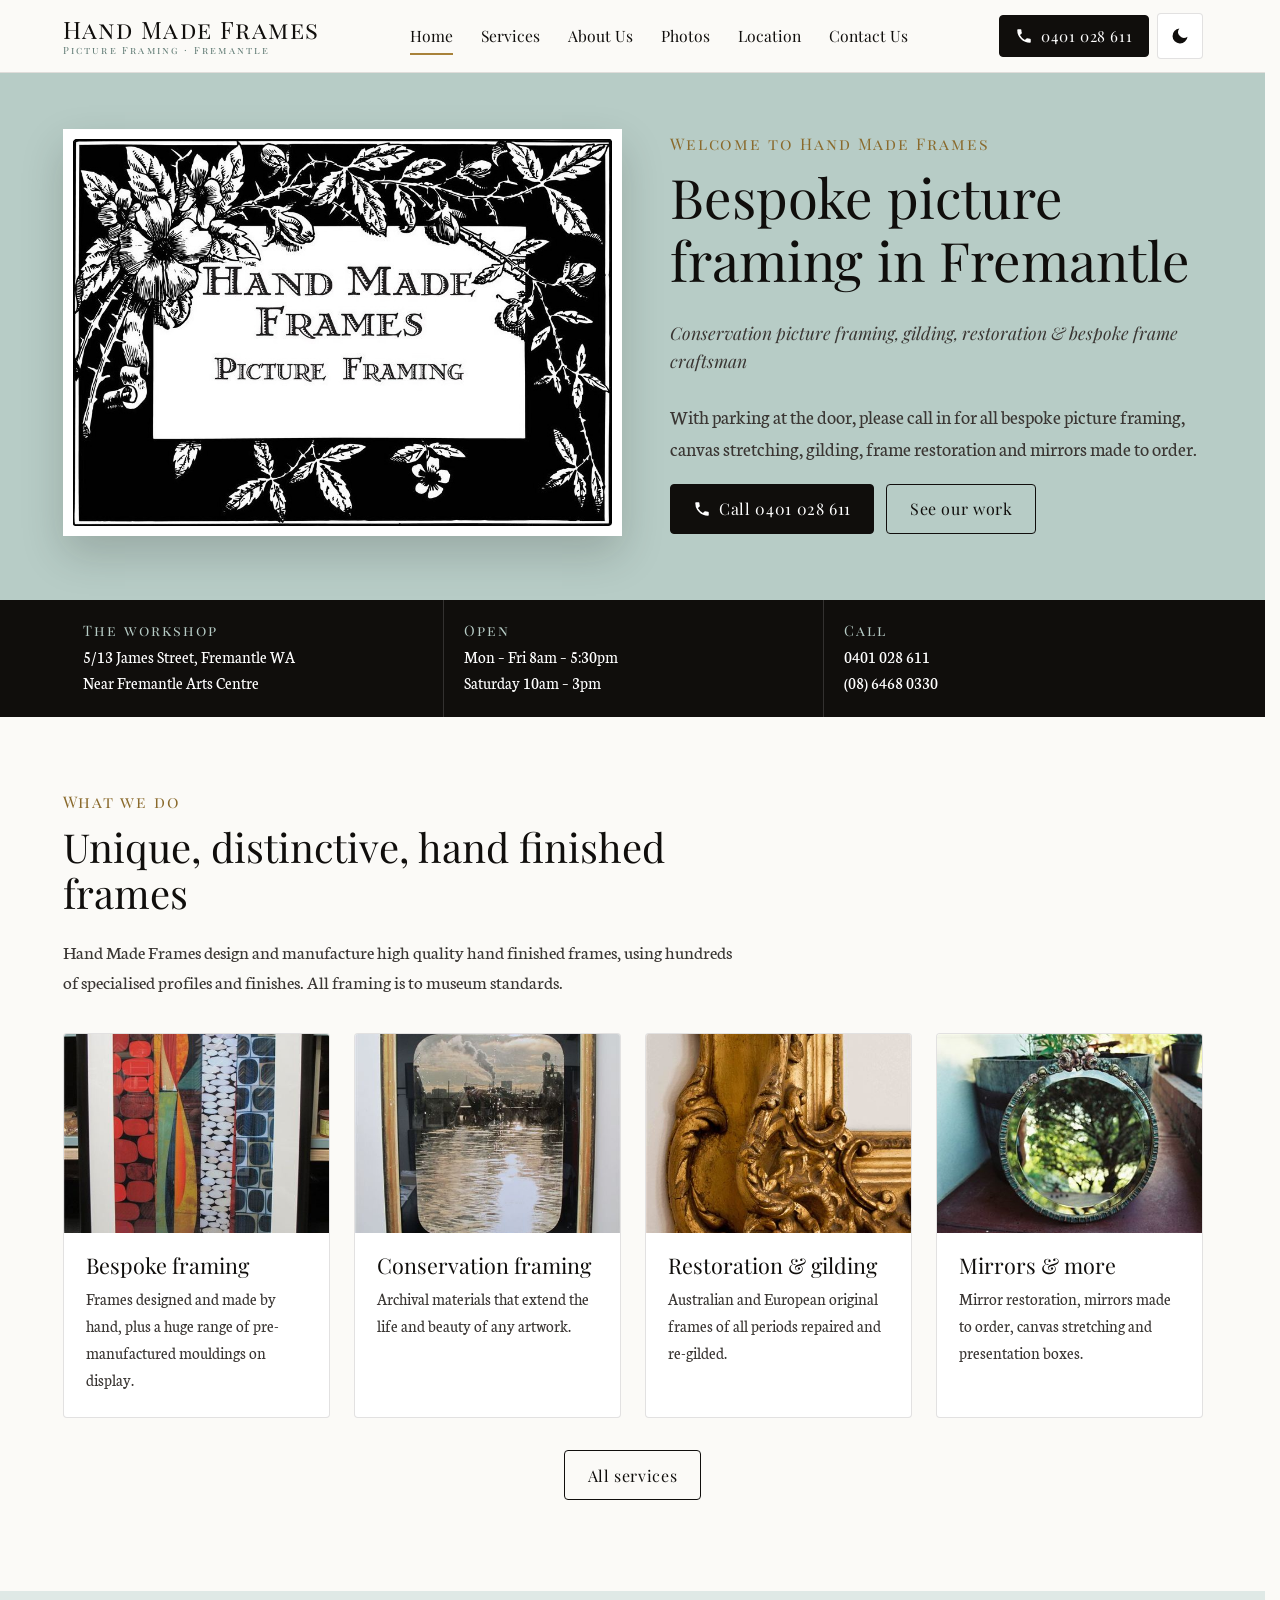
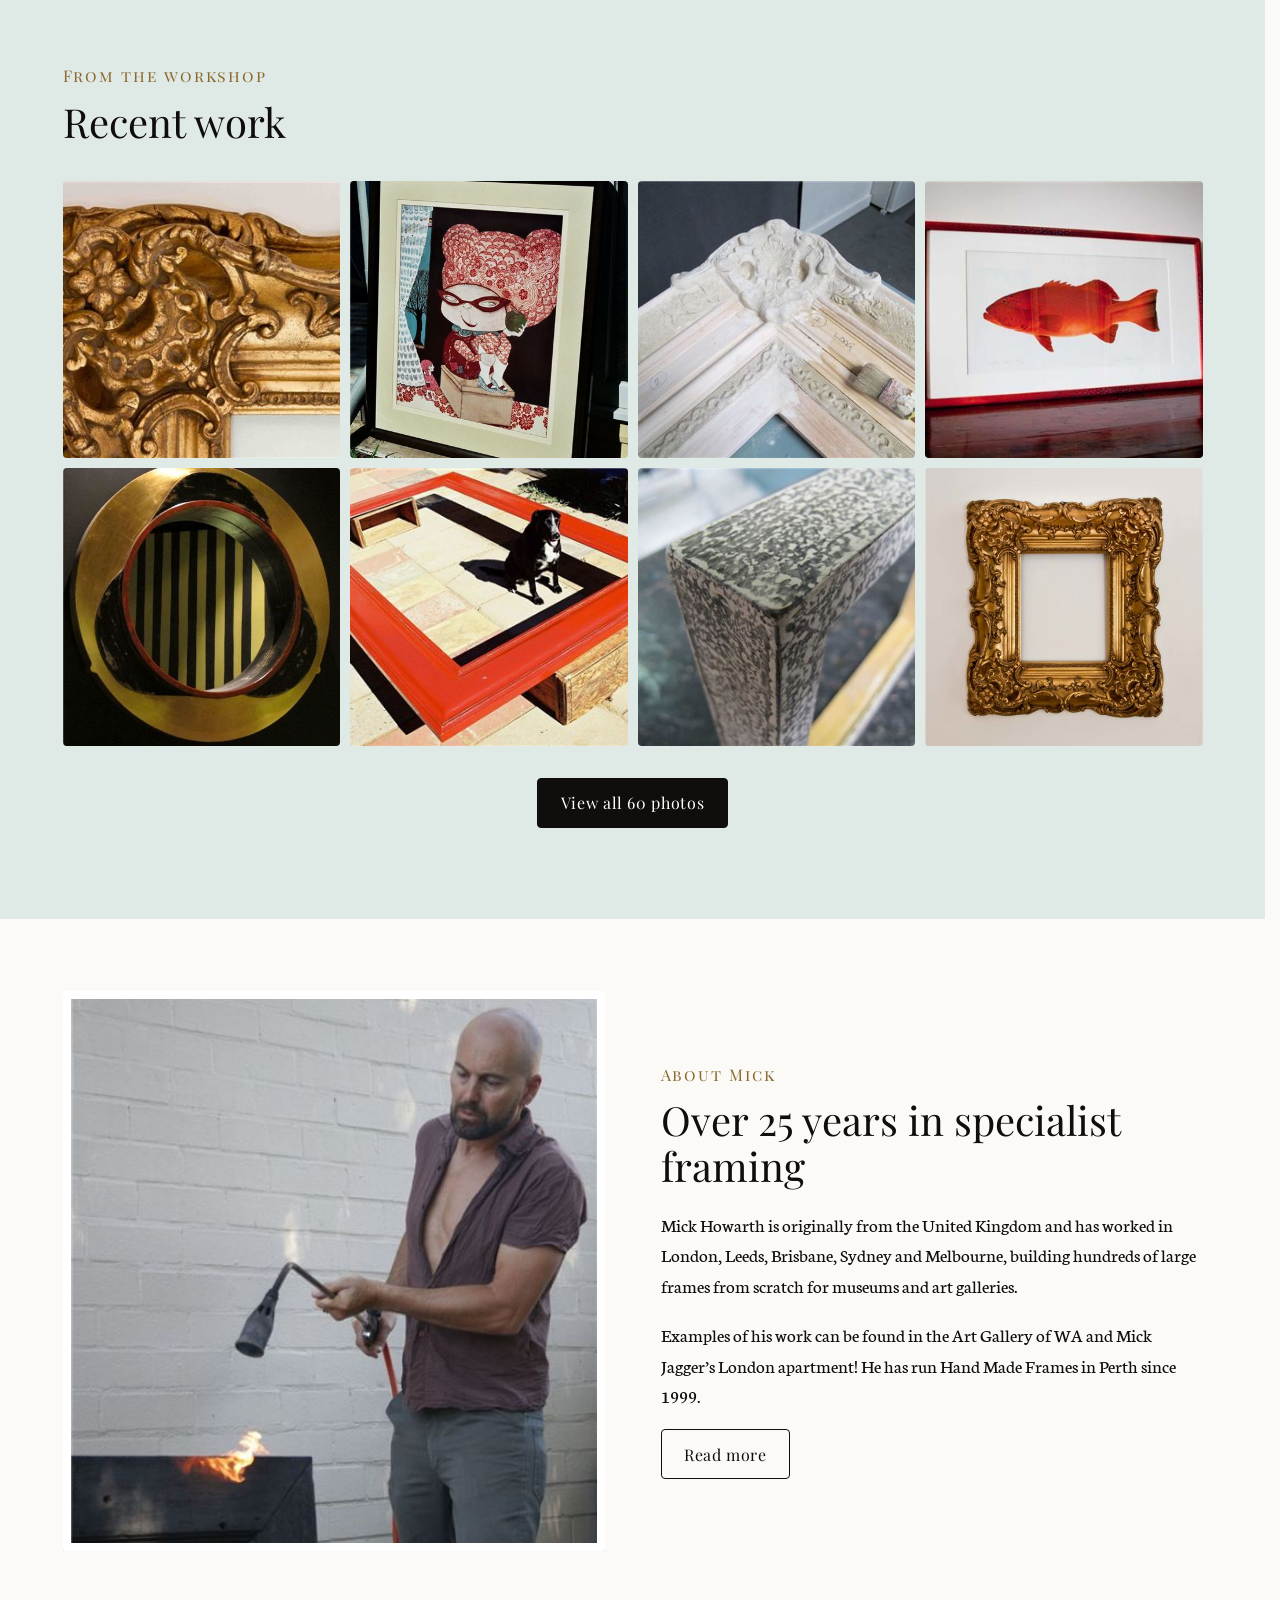
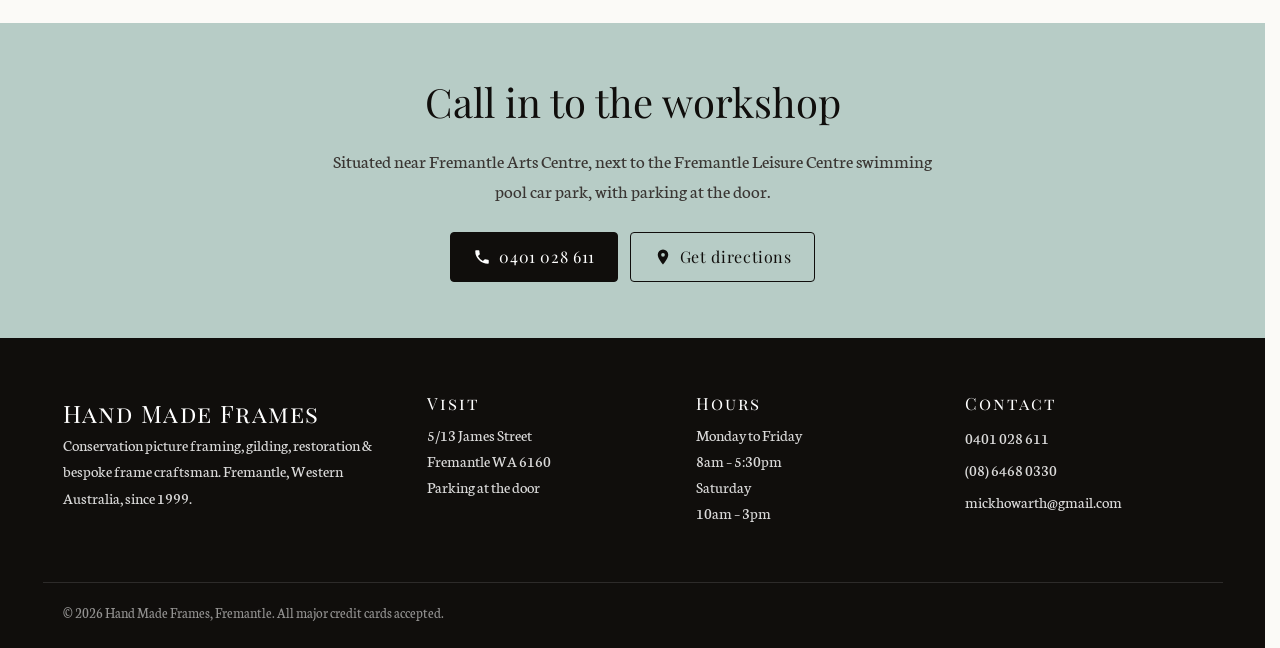
==== index.html @ cee710bf "Initial commit: hand-made-frames site" ====
<!DOCTYPE html>
<html lang="en-AU">
<head>
  <meta charset="utf-8">
  <meta name="viewport" content="width=device-width, initial-scale=1">
  <title>Hand Made Frames | Bespoke Picture Framing, Fremantle WA</title>
  <meta name="description" content="Bespoke picture framing, conservation framing, gilding, frame restoration and mirrors made to order. Workshop at 5/13 James Street, Fremantle, with parking at the door.">
  <meta name="theme-color" content="#b7ccc6">
  <meta name="color-scheme" content="light dark">
  <script>(function(){var d=document.documentElement,t=null;d.className+=" js";try{t=localStorage.getItem("hmf-theme")}catch(e){}if(t==="dark"||t==="light")d.setAttribute("data-theme",t)})();</script>
  <link rel="preconnect" href="https://fonts.googleapis.com">
  <link rel="preconnect" href="https://fonts.gstatic.com" crossorigin>
  <link href="https://fonts.googleapis.com/css2?family=Neuton:wght@400;700&family=Playfair+Display:ital@0;1&display=swap" rel="stylesheet">
  <link rel="stylesheet" href="css/style.css">
</head>
<body>
  <a class="skip-link" href="#main">Skip to content</a>
  <header class="site-header">
    <div class="container header-inner">
      <a class="brand" href="index.html">Hand Made Frames<small>Picture Framing &middot; Fremantle</small></a>
      <nav class="main-nav" id="main-nav" aria-label="Main">
        <ul>
          <li><a href="index.html" aria-current="page">Home</a></li>
          <li><a href="services.html">Services</a></li>
          <li><a href="about.html">About Us</a></li>
          <li><a href="gallery.html">Photos</a></li>
          <li><a href="location.html">Location</a></li>
          <li><a href="contact.html">Contact Us</a></li>
        </ul>
      </nav>
      <div class="header-actions">
        <a class="btn header-call" href="tel:+61401028611"><svg viewBox="0 0 24 24" fill="currentColor" aria-hidden="true"><path d="M6.6 10.8a15.1 15.1 0 0 0 6.6 6.6l2.2-2.2c.3-.3.7-.4 1-.2 1.1.4 2.3.6 3.6.6.6 0 1 .4 1 1V20c0 .6-.4 1-1 1A17 17 0 0 1 3 4c0-.6.4-1 1-1h3.5c.6 0 1 .4 1 1 0 1.3.2 2.5.6 3.6.1.3 0 .7-.2 1l-2.3 2.2z"/></svg><span>0401 028 611</span></a>
        <button class="theme-toggle" type="button" aria-label="Switch to dark mode" title="Toggle dark mode"><svg class="i-moon" viewBox="0 0 24 24" fill="currentColor" aria-hidden="true"><path d="M21 12.8A9 9 0 1 1 11.2 3a7 7 0 0 0 9.8 9.8z"/></svg><svg class="i-sun" viewBox="0 0 24 24" fill="none" stroke="currentColor" stroke-width="2" stroke-linecap="round" aria-hidden="true"><circle cx="12" cy="12" r="4.5"/><path d="M12 2v2M12 20v2M4.9 4.9l1.4 1.4M17.7 17.7l1.4 1.4M2 12h2M20 12h2M4.9 19.1l1.4-1.4M17.7 6.3l1.4-1.4"/></svg></button>
        <button class="nav-toggle" aria-controls="main-nav" aria-expanded="false" aria-label="Open menu"><span></span></button>
      </div>
    </div>
  </header>
  <main id="main">
    <section class="hero">
      <div class="container hero-grid">
        <img class="hero-logo" src="images/logo.jpg" width="927" height="665" alt="Hand Made Frames, Picture Framing: logo in an engraved floral frame">
        <div class="hero-text">
          <span class="eyebrow">Welcome to Hand Made Frames</span>
          <h1>Bespoke picture framing in Fremantle</h1>
          <p class="services-line">Conservation picture framing, gilding, restoration &amp; bespoke frame craftsman</p>
          <p class="lead">With parking at the door, please call in for all bespoke picture framing, canvas stretching, gilding, frame restoration and mirrors made to order.</p>
          <div class="btn-row">
            <a class="btn" href="tel:+61401028611"><svg viewBox="0 0 24 24" fill="currentColor" aria-hidden="true"><path d="M6.6 10.8a15.1 15.1 0 0 0 6.6 6.6l2.2-2.2c.3-.3.7-.4 1-.2 1.1.4 2.3.6 3.6.6.6 0 1 .4 1 1V20c0 .6-.4 1-1 1A17 17 0 0 1 3 4c0-.6.4-1 1-1h3.5c.6 0 1 .4 1 1 0 1.3.2 2.5.6 3.6.1.3 0 .7-.2 1l-2.3 2.2z"/></svg> Call 0401 028 611</a>
            <a class="btn btn-outline" href="gallery.html">See our work</a>
          </div>
        </div>
      </div>
    </section>

    <section class="info-bar" aria-label="Visit us">
      <div class="container">
        <div class="info-item">
          <h3>The workshop</h3>
          <p><a href="location.html">5/13 James Street, Fremantle WA</a><br>Near Fremantle Arts Centre</p>
        </div>
        <div class="info-item">
          <h3>Open</h3>
          <p>Mon &ndash; Fri 8am &ndash; 5:30pm<br>Saturday 10am &ndash; 3pm</p>
        </div>
        <div class="info-item">
          <h3>Call</h3>
          <p><a href="tel:+61401028611">0401 028 611</a><br><a href="tel:+61864680330">(08) 6468 0330</a></p>
        </div>
      </div>
    </section>

    <section class="section">
      <div class="container">
        <div class="section-head">
          <span class="eyebrow">What we do</span>
          <h2>Unique, distinctive, hand finished frames</h2>
          <p class="muted">Hand Made Frames design and manufacture high quality hand finished frames, using hundreds of specialised profiles and finishes. All framing is to museum standards.</p>
        </div>
        <div class="cards">
          <article class="card">
            <img src="images/gallery/thumbs/work-45.jpg" width="480" height="640" loading="lazy" alt="Colourful artwork in a black frame with a wide white mat">
            <div class="card-body"><h3>Bespoke framing</h3><p>Frames designed and made by hand, plus a huge range of pre-manufactured mouldings on display.</p></div>
          </article>
          <article class="card">
            <img src="images/gallery/thumbs/work-34.jpg" width="480" height="640" loading="lazy" alt="Framed photograph with a gilt inner edge">
            <div class="card-body"><h3>Conservation framing</h3><p>Archival materials that extend the life and beauty of any artwork.</p></div>
          </article>
          <article class="card">
            <img src="images/gallery/thumbs/work-07.jpg" width="480" height="720" loading="lazy" alt="Close-up of an ornate gilded frame corner">
            <div class="card-body"><h3>Restoration &amp; gilding</h3><p>Australian and European original frames of all periods repaired and re-gilded.</p></div>
          </article>
          <article class="card">
            <img src="images/gallery/thumbs/work-22.jpg" width="480" height="322" loading="lazy" alt="Round mirror in a decorative frame">
            <div class="card-body"><h3>Mirrors &amp; more</h3><p>Mirror restoration, mirrors made to order, canvas stretching and presentation boxes.</p></div>
          </article>
        </div>
        <p class="center" style="margin-top:32px"><a class="btn btn-outline" href="services.html">All services</a></p>
      </div>
    </section>

    <section class="section section-alt">
      <div class="container">
        <div class="section-head">
          <span class="eyebrow">From the workshop</span>
          <h2>Recent work</h2>
        </div>
        <div class="photo-strip">
          <a href="images/gallery/work-06.jpg" data-lightbox><img src="images/gallery/thumbs/work-06.jpg" loading="lazy" width="480" height="320" alt="Ornate gold frame detail"></a>
          <a href="images/gallery/work-30.jpg" data-lightbox><img src="images/gallery/thumbs/work-30.jpg" loading="lazy" width="480" height="720" alt="Framed print with a wide white mat"></a>
          <a href="images/gallery/work-10.jpg" data-lightbox><img src="images/gallery/thumbs/work-10.jpg" loading="lazy" width="480" height="360" alt="White ornate frame corner"></a>
          <a href="images/gallery/work-25.jpg" data-lightbox><img src="images/gallery/thumbs/work-25.jpg" loading="lazy" width="480" height="320" alt="Fish artwork in a red frame"></a>
          <a href="images/gallery/work-42.jpg" data-lightbox><img src="images/gallery/thumbs/work-42.jpg" loading="lazy" width="480" height="640" alt="Round gilded frame"></a>
          <a href="images/gallery/work-31.jpg" data-lightbox><img src="images/gallery/thumbs/work-31.jpg" loading="lazy" width="480" height="300" alt="Artwork in a red-orange frame"></a>
          <a href="images/gallery/work-38.jpg" data-lightbox><img src="images/gallery/thumbs/work-38.jpg" loading="lazy" width="480" height="360" alt="Textured silver frame corner"></a>
          <a href="images/gallery/work-05.jpg" data-lightbox><img src="images/gallery/thumbs/work-05.jpg" loading="lazy" width="480" height="508" alt="Gold carved frame"></a>
        </div>
        <p class="center" style="margin-top:32px"><a class="btn" href="gallery.html">View all 60 photos</a></p>
      </div>
    </section>

    <section class="section">
      <div class="container split">
        <div class="split-media framed"><img src="images/gallery/thumbs/work-40.jpg" loading="lazy" width="480" height="719" alt="Mick Howarth gilding a frame in the workshop"></div>
        <div>
          <span class="eyebrow">About Mick</span>
          <h2>Over 25 years in specialist framing</h2>
          <p>Mick Howarth is originally from the United Kingdom and has worked in London, Leeds, Brisbane, Sydney and Melbourne, building hundreds of large frames from scratch for museums and art galleries.</p>
          <p>Examples of his work can be found in the Art Gallery of WA and Mick Jagger&rsquo;s London apartment! He has run Hand Made Frames in Perth since 1999.</p>
          <a class="btn btn-outline" href="about.html">Read more</a>
        </div>
      </div>
    </section>

    <section class="cta-band">
      <div class="container">
        <h2>Call in to the workshop</h2>
        <p>Situated near Fremantle Arts Centre, next to the Fremantle Leisure Centre swimming pool car park, with parking at the door.</p>
        <div class="btn-row">
          <a class="btn" href="tel:+61401028611"><svg viewBox="0 0 24 24" fill="currentColor" aria-hidden="true"><path d="M6.6 10.8a15.1 15.1 0 0 0 6.6 6.6l2.2-2.2c.3-.3.7-.4 1-.2 1.1.4 2.3.6 3.6.6.6 0 1 .4 1 1V20c0 .6-.4 1-1 1A17 17 0 0 1 3 4c0-.6.4-1 1-1h3.5c.6 0 1 .4 1 1 0 1.3.2 2.5.6 3.6.1.3 0 .7-.2 1l-2.3 2.2z"/></svg> 0401 028 611</a>
          <a class="btn btn-outline" href="location.html"><svg viewBox="0 0 24 24" fill="currentColor" aria-hidden="true"><path d="M12 2a7 7 0 0 0-7 7c0 5.2 7 13 7 13s7-7.8 7-13a7 7 0 0 0-7-7zm0 9.5A2.5 2.5 0 1 1 12 6.5a2.5 2.5 0 0 1 0 5z"/></svg> Get directions</a>
        </div>
      </div>
    </section>
  </main>
  <footer class="site-footer">
    <div class="container footer-grid">
      <div>
        <div class="footer-brand">Hand Made Frames</div>
        <p>Conservation picture framing, gilding, restoration &amp; bespoke frame craftsman. Fremantle, Western Australia, since 1999.</p>
      </div>
      <div>
        <h3>Visit</h3>
        <p>5/13 James Street<br>Fremantle WA 6160<br><a href="location.html">Parking at the door</a></p>
      </div>
      <div>
        <h3>Hours</h3>
        <p>Monday to Friday<br>8am &ndash; 5:30pm<br>Saturday<br>10am &ndash; 3pm</p>
      </div>
      <div>
        <h3>Contact</h3>
        <ul>
          <li><a href="tel:+61401028611">0401 028 611</a></li>
          <li><a href="tel:+61864680330">(08) 6468 0330</a></li>
          <li><a href="mailto:mickhowarth@gmail.com">mickhowarth@gmail.com</a></li>
        </ul>
      </div>
    </div>
    <div class="container footer-bottom">&copy; <span id="year">2026</span> Hand Made Frames, Fremantle. All major credit cards accepted.</div>
  </footer>
  <div class="call-bar">
    <a class="primary" href="tel:+61401028611"><svg viewBox="0 0 24 24" fill="currentColor" aria-hidden="true"><path d="M6.6 10.8a15.1 15.1 0 0 0 6.6 6.6l2.2-2.2c.3-.3.7-.4 1-.2 1.1.4 2.3.6 3.6.6.6 0 1 .4 1 1V20c0 .6-.4 1-1 1A17 17 0 0 1 3 4c0-.6.4-1 1-1h3.5c.6 0 1 .4 1 1 0 1.3.2 2.5.6 3.6.1.3 0 .7-.2 1l-2.3 2.2z"/></svg> Call Mick</a>
    <a href="location.html"><svg viewBox="0 0 24 24" fill="currentColor" aria-hidden="true"><path d="M12 2a7 7 0 0 0-7 7c0 5.2 7 13 7 13s7-7.8 7-13a7 7 0 0 0-7-7zm0 9.5A2.5 2.5 0 1 1 12 6.5a2.5 2.5 0 0 1 0 5z"/></svg> Find us</a>
  </div>
  <script src="js/main.js"></script>
</body>
</html>
---- css/style.css ----
/* Hand Made Frames — rebuild stylesheet
   Brand: sage green, ink black and white from the original site, plus a gilt accent. */

:root {
  --sage: #b7ccc6;
  --sage-light: #dfe9e6;
  --sage-dark: #5f7a73;
  --ink: #100e0c;
  --ink-soft: #3a3633;
  --paper: #fbfaf7;
  --white: #ffffff;
  --gilt: #a8823a;
  --gilt-dark: #8a6a2c;
  --line: rgba(16, 14, 12, 0.12);
  --line-strong: rgba(16, 14, 12, 0.25);
  --text: #100e0c;
  --surface: #ffffff;
  --btn-bg: #100e0c;
  --btn-text: #ffffff;
  --on-gilt: #ffffff;
  --sage-on-dark: #b7ccc6;  /* sage used on the always-dark bands */
  --header-bg: rgba(251, 250, 247, 0.85);
  --shadow: rgba(16, 14, 12, 0.18);
  --ease: cubic-bezier(0.22, 0.61, 0.36, 1);
  --radius: 4px;
  --max: 1180px;
  --serif-display: "Playfair Display", Georgia, "Times New Roman", serif;
  --serif-body: "Neuton", Georgia, "Times New Roman", serif;
  --header-h: 72px;
  color-scheme: light;
}

/* Dark theme: used when the visitor picks it, or when the system is dark and they haven't chosen */
:root[data-theme="dark"] {
  --sage: #243330;
  --sage-light: #1b2421;
  --sage-dark: #9fbab2;
  --ink: #0a0908;
  --ink-soft: #c8c1b6;
  --paper: #141210;
  --surface: #1e1b18;
  --text: #ece7de;
  --gilt: #c39a4a;
  --gilt-dark: #d6b06a;
  --line: rgba(255, 255, 255, 0.12);
  --line-strong: rgba(255, 255, 255, 0.25);
  --btn-bg: #b7ccc6;
  --btn-text: #100e0c;
  --on-gilt: #100e0c;
  --header-bg: rgba(20, 18, 16, 0.85);
  --shadow: rgba(0, 0, 0, 0.5);
  color-scheme: dark;
}
@media (prefers-color-scheme: dark) {
  :root:not([data-theme="light"]) {
    --sage: #243330;
    --sage-light: #1b2421;
    --sage-dark: #9fbab2;
    --ink: #0a0908;
    --ink-soft: #c8c1b6;
    --paper: #141210;
    --surface: #1e1b18;
    --text: #ece7de;
    --gilt: #c39a4a;
    --gilt-dark: #d6b06a;
    --line: rgba(255, 255, 255, 0.12);
    --line-strong: rgba(255, 255, 255, 0.25);
    --btn-bg: #b7ccc6;
    --btn-text: #100e0c;
    --on-gilt: #100e0c;
    --header-bg: rgba(20, 18, 16, 0.85);
    --shadow: rgba(0, 0, 0, 0.5);
    color-scheme: dark;
  }
}

*, *::before, *::after { box-sizing: border-box; }

html { -webkit-text-size-adjust: 100%; scroll-behavior: smooth; }

body {
  margin: 0;
  background: var(--paper);
  color: var(--text);
  font-family: var(--serif-body);
  font-size: 1.1875rem; /* 19px */
  line-height: 1.6;
  overflow-x: hidden;
}

img { max-width: 100%; height: auto; display: block; }

a { color: var(--gilt-dark); }
a:hover { color: var(--text); }

h1, h2, h3 {
  font-family: var(--serif-display);
  font-weight: 400;
  line-height: 1.15;
  margin: 0 0 0.5em;
}
h1 { font-size: clamp(2.1rem, 5vw, 3.4rem); }
h2 { font-size: clamp(1.7rem, 3.6vw, 2.5rem); }
h3 { font-size: 1.35rem; }

p { margin: 0 0 1em; }

.container { width: 100%; max-width: var(--max); margin: 0 auto; padding: 0 20px; }

.skip-link {
  position: absolute; left: -9999px; top: 0;
  background: var(--ink); color: var(--white); padding: 10px 16px; z-index: 100;
}
.skip-link:focus { left: 10px; top: 10px; }

.eyebrow {
  font-family: var(--serif-display);
  font-variant: small-caps;
  letter-spacing: 0.12em;
  font-size: 1rem;
  color: var(--gilt-dark);
  margin-bottom: 0.6em;
  display: block;
}

/* ---------- Buttons ---------- */
.btn {
  display: inline-flex; align-items: center; justify-content: center; gap: 0.5em;
  min-height: 48px;
  padding: 0.7em 1.4em;
  font-family: var(--serif-display);
  font-size: 1rem;
  letter-spacing: 0.04em;
  text-decoration: none;
  border: 1px solid var(--btn-bg);
  border-radius: var(--radius);
  background: var(--btn-bg);
  color: var(--btn-text);
  cursor: pointer;
  transition: background 0.2s var(--ease), color 0.2s var(--ease), border-color 0.2s var(--ease), transform 0.2s var(--ease), box-shadow 0.2s var(--ease);
}
.btn:hover { background: var(--gilt-dark); border-color: var(--gilt-dark); color: var(--on-gilt); }
.btn-outline { background: transparent; color: var(--text); }
.btn-outline:hover { background: var(--btn-bg); color: var(--btn-text); border-color: var(--btn-bg); }
.btn-gilt { background: var(--gilt); border-color: var(--gilt); }
.btn svg { width: 18px; height: 18px; flex: none; }
.btn-row { display: flex; flex-wrap: wrap; gap: 12px; }

/* ---------- Header ---------- */
.site-header {
  position: sticky; top: 0; z-index: 50;
  background: var(--paper);
  border-bottom: 1px solid var(--line);
}
.header-inner {
  display: flex; align-items: center; justify-content: space-between;
  height: var(--header-h); gap: 16px;
}
.brand {
  font-family: var(--serif-display);
  font-variant: small-caps;
  font-size: 1.5rem;
  letter-spacing: 0.06em;
  color: var(--text);
  text-decoration: none;
  line-height: 1;
  white-space: nowrap;
}
.brand small {
  display: block;
  font-size: 0.62rem;
  letter-spacing: 0.22em;
  color: var(--sage-dark);
  margin-top: 4px;
}
.brand:hover { color: var(--text); }

.main-nav ul { list-style: none; margin: 0; padding: 0; display: flex; gap: 4px; }
.main-nav a {
  display: block;
  padding: 10px 12px;
  font-family: var(--serif-display);
  font-size: 0.98rem;
  color: var(--text);
  text-decoration: none;
  border-bottom: 2px solid transparent;
}
.main-nav a:hover { color: var(--gilt-dark); }
.main-nav a[aria-current="page"] { border-bottom-color: var(--gilt); }

.header-actions { display: flex; align-items: center; gap: 8px; }
.header-call { min-height: 42px; padding: 0.5em 1em; font-size: 0.95rem; }

.nav-toggle {
  display: none;
  width: 46px; height: 46px;
  border: 1px solid var(--line); border-radius: var(--radius);
  background: var(--surface);
  cursor: pointer;
  align-items: center; justify-content: center;
}
.nav-toggle span, .nav-toggle span::before, .nav-toggle span::after {
  display: block; width: 22px; height: 2px; background: var(--text);
  position: relative; transition: transform 0.25s, background 0.25s;
}
.nav-toggle span::before, .nav-toggle span::after { content: ""; position: absolute; left: 0; }
.nav-toggle span::before { top: -7px; }
.nav-toggle span::after { top: 7px; }
.nav-open .nav-toggle span { background: transparent; }
.nav-open .nav-toggle span::before { transform: translateY(7px) rotate(45deg); }
.nav-open .nav-toggle span::after { transform: translateY(-7px) rotate(-45deg); }

@media (max-width: 960px) {
  .nav-toggle { display: inline-flex; }
  .header-call .label-long { display: none; }
  .main-nav {
    position: fixed; top: var(--header-h); left: 0; right: 0; bottom: 0;
    background: var(--paper);
    padding: 12px 20px 40px;
    overflow-y: auto;
    opacity: 0;
    visibility: hidden;
    transform: translateY(-8px);
    transition: opacity 0.25s ease, transform 0.25s ease, visibility 0.25s;
  }
  .nav-open .main-nav { opacity: 1; transform: none; visibility: visible; }
  .main-nav ul { flex-direction: column; gap: 0; }
  .main-nav a {
    font-size: 1.4rem; padding: 16px 4px;
    border-bottom: 1px solid var(--line);
  }
  .main-nav a[aria-current="page"] { color: var(--gilt-dark); border-bottom-color: var(--line); }
  body.nav-open { overflow: hidden; }
}
@media (max-width: 420px) {
  .brand { font-size: 1.25rem; }
  .brand small { font-size: 0.56rem; }
}

/* ---------- Hero (home) ---------- */
.hero {
  background: var(--sage);
  padding: 56px 0 64px;
}
.hero-grid {
  display: grid;
  grid-template-columns: 1.05fr 1fr;
  gap: 48px;
  align-items: center;
}
.hero-logo {
  box-shadow: 0 18px 40px var(--shadow);
  border: 10px solid var(--white);
}
.hero-text p.lead { font-size: 1.25rem; color: var(--ink-soft); }
.hero-text .services-line {
  font-family: var(--serif-display);
  font-style: italic;
  font-size: 1.1rem;
  color: var(--ink-soft);
  margin-bottom: 1.4em;
}
@media (max-width: 860px) {
  .hero { padding: 32px 0 44px; }
  .hero-grid { grid-template-columns: minmax(0, 1fr); gap: 28px; }
  .hero-logo { border-width: 6px; width: 100%; max-width: min(100%, 560px); margin: 0 auto; }
}

/* ---------- Page header (inner pages) ---------- */
.page-hero {
  background: var(--sage);
  padding: 56px 0 48px;
  border-bottom: 1px solid var(--line);
}
.page-hero p { max-width: 640px; font-size: 1.2rem; color: var(--ink-soft); margin: 0; }
@media (max-width: 600px) { .page-hero { padding: 36px 0 30px; } }

/* ---------- Sections ---------- */
.section { padding: 72px 0; }
.section-alt { background: var(--sage-light); }
.section-dark { background: var(--ink); color: var(--white); }
.section-dark .eyebrow { color: var(--sage-on-dark); }
.section-head { max-width: 680px; margin-bottom: 36px; }
.section-head.center { text-align: center; margin-left: auto; margin-right: auto; }
@media (max-width: 600px) { .section { padding: 48px 0; } }

/* Info bar under hero */
.info-bar { background: var(--ink); color: var(--white); }
.info-bar .container {
  display: grid; grid-template-columns: repeat(3, 1fr); gap: 0;
}
.info-item { padding: 22px 20px; border-left: 1px solid rgba(255,255,255,0.15); }
.info-item:first-child { border-left: 0; }
.info-item h3 {
  font-size: 0.9rem; font-variant: small-caps; letter-spacing: 0.14em;
  color: var(--sage-on-dark); margin: 0 0 6px;
}
.info-item p { margin: 0; font-size: 1.05rem; line-height: 1.5; }
.info-item a { color: var(--white); text-decoration: none; }
.info-item a:hover { color: var(--sage-on-dark); }
@media (max-width: 760px) {
  .info-bar .container { grid-template-columns: minmax(0, 1fr); padding: 0; }
  .info-item { border-left: 0; border-top: 1px solid rgba(255,255,255,0.15); }
  .info-item:first-child { border-top: 0; }
}

/* Service cards */
.cards {
  display: grid;
  grid-template-columns: repeat(auto-fit, minmax(250px, 1fr));
  gap: 24px;
}
.card {
  background: var(--surface);
  border: 1px solid var(--line);
  border-radius: var(--radius);
  overflow: hidden;
  display: flex; flex-direction: column;
}
.card img { width: 100%; aspect-ratio: 4 / 3; object-fit: cover; }
.card-body { padding: 20px 22px 24px; }
.card-body h3 { margin-bottom: 0.4em; }
.card-body p { margin: 0; color: var(--ink-soft); font-size: 1.05rem; }

/* Split feature */
.split {
  display: grid; grid-template-columns: repeat(2, minmax(0, 1fr)); gap: 56px; align-items: center;
}
.split.reverse .split-media { order: 2; }
.split-media img { width: 100%; max-height: 560px; object-fit: cover; border-radius: var(--radius); }
@media (max-width: 860px) { .split-media img { max-height: 440px; } }
.split-media.framed img { border: 8px solid var(--surface); box-shadow: 0 12px 30px var(--shadow); }
@media (max-width: 860px) {
  .split { grid-template-columns: minmax(0, 1fr); gap: 28px; }
  .split.reverse .split-media { order: 0; }
}

/* Service detail list */
.service-list { display: grid; gap: 64px; }
.service-item h2 { font-size: clamp(1.6rem, 3vw, 2.1rem); }
.tick-list { list-style: none; padding: 0; margin: 0 0 1em; }
.tick-list li { padding: 8px 0 8px 30px; position: relative; border-bottom: 1px solid var(--line); }
.tick-list li::before {
  content: ""; position: absolute; left: 4px; top: 18px;
  width: 12px; height: 12px; border: 2px solid var(--gilt); transform: rotate(45deg);
}
.cards-accepted { font-style: italic; color: var(--ink-soft); }

/* Gallery teaser + full gallery */
.photo-strip {
  display: grid; grid-template-columns: repeat(4, 1fr); gap: 10px;
}
.photo-strip a { display: block; overflow: hidden; border-radius: var(--radius); }
.photo-strip img { width: 100%; aspect-ratio: 1 / 1; object-fit: cover; transition: transform 0.4s var(--ease); }
.photo-strip a:hover img { transform: scale(1.05); }
@media (max-width: 760px) { .photo-strip { grid-template-columns: repeat(2, 1fr); } }

.gallery {
  columns: 3 300px;
  column-gap: 14px;
}
.gallery a {
  display: block;
  margin: 0 0 14px;
  break-inside: avoid;
  border-radius: var(--radius);
  overflow: hidden;
  background: var(--sage-light);
  cursor: zoom-in;
}
.gallery img { width: 100%; transition: transform 0.4s var(--ease); }
.gallery a:hover img { transform: scale(1.03); }
@media (max-width: 640px) {
  .gallery { columns: 2; column-gap: 8px; }
  .gallery a { margin-bottom: 8px; }
}

/* Lightbox */
.lightbox {
  position: fixed; inset: 0; z-index: 200;
  background: rgba(16, 14, 12, 0.94);
  display: none; align-items: center; justify-content: center;
  padding: 56px 12px;
}
.lightbox.open { display: flex; }
.lightbox img { max-width: 100%; max-height: 100%; object-fit: contain; box-shadow: 0 10px 40px rgba(0,0,0,0.5); }
.lb-btn {
  position: absolute; background: rgba(255,255,255,0.1); color: var(--white);
  border: 0; width: 52px; height: 52px; border-radius: 50%;
  font-size: 1.8rem; line-height: 1; cursor: pointer;
  display: flex; align-items: center; justify-content: center;
}
.lb-btn:hover { background: rgba(255,255,255,0.25); }
.lb-close { top: 10px; right: 10px; }
.lb-prev { left: 10px; top: 50%; transform: translateY(-50%); }
.lb-next { right: 10px; top: 50%; transform: translateY(-50%); }
.lb-count {
  position: absolute; bottom: 14px; left: 0; right: 0; text-align: center;
  color: rgba(255,255,255,0.7); font-size: 0.95rem;
}
@media (max-width: 640px) {
  .lb-prev, .lb-next { top: auto; bottom: 6px; transform: none; }
}

/* Quote-style highlight (their own words, not a testimonial) */
.highlight {
  font-family: var(--serif-display);
  font-style: italic;
  font-size: clamp(1.4rem, 3vw, 1.9rem);
  line-height: 1.35;
  border-left: 3px solid var(--gilt);
  padding-left: 24px;
  margin: 0;
}

/* Hours table */
.hours { width: 100%; border-collapse: collapse; font-size: 1.1rem; }
.hours th, .hours td { padding: 10px 0; border-bottom: 1px solid var(--line); text-align: left; vertical-align: top; }
.hours th { font-weight: 400; width: 45%; }
.hours td { text-align: right; }

/* Contact */
.contact-grid { display: grid; grid-template-columns: 1fr 1.2fr; gap: 56px; align-items: start; }
@media (max-width: 860px) { .contact-grid { grid-template-columns: minmax(0, 1fr); gap: 40px; } }
.details { list-style: none; padding: 0; margin: 0 0 28px; }
.details li { padding: 14px 0; border-bottom: 1px solid var(--line); display: grid; grid-template-columns: 90px minmax(0, 1fr); gap: 12px; }
.details .k { font-variant: small-caps; letter-spacing: 0.1em; color: var(--sage-dark); font-family: var(--serif-display); }
.details a { color: var(--text); text-decoration-color: var(--gilt); overflow-wrap: anywhere; }

.form { background: var(--surface); border: 1px solid var(--line); border-radius: var(--radius); padding: 28px; }
.form-row { display: grid; grid-template-columns: repeat(2, minmax(0, 1fr)); gap: 16px; }
@media (max-width: 560px) { .form-row { grid-template-columns: minmax(0, 1fr); } .form { padding: 20px; } }
.field { margin-bottom: 16px; }
.field label { display: block; font-family: var(--serif-display); font-size: 0.95rem; margin-bottom: 6px; }
.field input, .field textarea {
  width: 100%;
  font: inherit; font-size: 1rem;
  padding: 12px 14px;
  border: 1px solid var(--line-strong);
  border-radius: var(--radius);
  background: var(--paper);
  color: var(--text);
}
.field input:focus, .field textarea:focus { outline: 2px solid var(--gilt); outline-offset: 1px; border-color: var(--gilt); }
.field textarea { min-height: 160px; resize: vertical; }
.form-note { font-size: 0.95rem; color: var(--ink-soft); margin-top: 12px; }

/* Map */
.map-wrap { position: relative; border-radius: var(--radius); overflow: hidden; border: 1px solid var(--line); background: var(--sage-light); }
.map-wrap iframe { display: block; width: 100%; height: 420px; border: 0; }
@media (max-width: 600px) { .map-wrap iframe { height: 320px; } }

/* CTA band */
.cta-band { background: var(--sage); padding: 56px 0; text-align: center; }
.cta-band .btn-row { justify-content: center; }
.cta-band p { max-width: 620px; margin: 0 auto 1.4em; color: var(--ink-soft); }

/* ---------- Footer ---------- */
.site-footer { background: var(--ink); color: rgba(255,255,255,0.85); padding: 56px 0 24px; font-size: 1.02rem; }
.footer-grid { display: grid; grid-template-columns: 1.4fr 1fr 1fr 1fr; gap: 32px; }
.site-footer h3 { color: var(--white); font-size: 1.05rem; font-variant: small-caps; letter-spacing: 0.12em; }
.site-footer a { color: rgba(255,255,255,0.85); text-decoration: none; }
.site-footer a:hover { color: var(--sage-on-dark); }
.site-footer ul { list-style: none; padding: 0; margin: 0; }
.site-footer li { padding: 3px 0; }
.footer-brand { font-family: var(--serif-display); font-variant: small-caps; font-size: 1.5rem; color: var(--white); letter-spacing: 0.06em; }
.footer-bottom { border-top: 1px solid rgba(255,255,255,0.12); margin-top: 40px; padding-top: 18px; font-size: 0.9rem; color: rgba(255,255,255,0.55); }
@media (max-width: 860px) { .footer-grid { grid-template-columns: repeat(2, minmax(0, 1fr)); } }
@media (max-width: 520px) { .footer-grid { grid-template-columns: minmax(0, 1fr); } }

/* ---------- Mobile tap-to-call bar ---------- */
.call-bar { display: none; }
@media (max-width: 760px) {
  .call-bar {
    display: grid; grid-template-columns: repeat(2, minmax(0, 1fr));
    position: fixed; left: 0; right: 0; bottom: 0; z-index: 60;
    background: var(--ink);
    box-shadow: 0 -4px 16px rgba(0,0,0,0.2);
    padding-bottom: env(safe-area-inset-bottom);
  }
  .call-bar a {
    display: flex; align-items: center; justify-content: center; gap: 8px;
    min-height: 56px; color: var(--white); text-decoration: none;
    font-family: var(--serif-display); font-size: 1.05rem;
  }
  .call-bar a + a { border-left: 1px solid rgba(255,255,255,0.2); }
  .call-bar a.primary { background: var(--gilt); }
  .call-bar svg { width: 20px; height: 20px; }
  body { padding-bottom: 56px; }
  .header-call { display: none; }
}

/* Utility */
.mt-0 { margin-top: 0; }
.muted { color: var(--ink-soft); }
.center { text-align: center; }
.visually-hidden { position: absolute; width: 1px; height: 1px; overflow: hidden; clip: rect(0 0 0 0); white-space: nowrap; }

/* =========================================================
   Polish: theme toggle, motion, header on scroll, focus, back to top
   ========================================================= */
html { scroll-padding-top: calc(var(--header-h) + 12px); scrollbar-gutter: stable; }
body { transition: background-color 0.3s var(--ease), color 0.3s var(--ease); }

/* Sticky header: shadow + blur once scrolled. The blur sits on a pseudo-element so the
   fixed mobile menu inside the header still positions against the viewport. */
.site-header { isolation: isolate; transition: box-shadow 0.3s var(--ease), border-color 0.3s var(--ease), background-color 0.3s var(--ease); }
.site-header::before {
  content: ""; position: absolute; inset: 0; z-index: -1;
  background: var(--header-bg);
  -webkit-backdrop-filter: blur(10px); backdrop-filter: blur(10px);
  opacity: 0; transition: opacity 0.3s var(--ease);
}
.site-header.scrolled { background: transparent; border-bottom-color: transparent; box-shadow: 0 6px 24px var(--shadow); }
.site-header.scrolled::before { opacity: 1; }
body.nav-open .site-header { background: var(--paper); }

/* Theme toggle */
.theme-toggle {
  width: 46px; height: 46px; flex: none;
  display: inline-flex; align-items: center; justify-content: center;
  border: 1px solid var(--line); border-radius: var(--radius);
  background: var(--surface); color: var(--text); cursor: pointer;
  transition: background 0.2s var(--ease), border-color 0.2s var(--ease), transform 0.2s var(--ease);
}
.theme-toggle:hover { border-color: var(--gilt); }
.theme-toggle:active { transform: scale(0.94); }
.theme-toggle svg { width: 20px; height: 20px; }
.theme-toggle .i-sun { display: none; }
:root[data-theme="dark"] .theme-toggle .i-sun { display: block; }
:root[data-theme="dark"] .theme-toggle .i-moon { display: none; }
@media (prefers-color-scheme: dark) {
  :root:not([data-theme="light"]) .theme-toggle .i-sun { display: block; }
  :root:not([data-theme="light"]) .theme-toggle .i-moon { display: none; }
}
@media (max-width: 420px) { .theme-toggle, .nav-toggle { width: 42px; height: 42px; } .header-actions { gap: 6px; } }
.nav-toggle { background: var(--surface); transition: border-color 0.2s var(--ease); }
.nav-toggle:hover { border-color: var(--gilt); }

/* Hover states */
.btn:hover { transform: translateY(-1px); box-shadow: 0 6px 16px var(--shadow); }
.btn:active { transform: translateY(0); box-shadow: none; }
@media (min-width: 961px) {
  .main-nav a { position: relative; border-bottom: 0; transition: color 0.2s var(--ease); }
  .main-nav a::after {
    content: ""; position: absolute; left: 12px; right: 12px; bottom: 4px; height: 2px;
    background: var(--gilt); transform: scaleX(0); transform-origin: left;
    transition: transform 0.25s var(--ease);
  }
  .main-nav a:hover::after, .main-nav a[aria-current="page"]::after { transform: scaleX(1); }
}
.card { transition: transform 0.25s var(--ease), box-shadow 0.25s var(--ease), border-color 0.25s var(--ease); }
.card:hover { transform: translateY(-4px); box-shadow: 0 14px 30px var(--shadow); }
.card img { transition: transform 0.4s var(--ease); }
.card:hover img { transform: scale(1.04); }
.split-media { overflow: hidden; }
.split-media img { transition: transform 0.4s var(--ease); }
.split-media:hover img { transform: scale(1.02); }

/* Mobile menu links slide in one after another */
@media (max-width: 960px) {
  .main-nav li { opacity: 0; transform: translateY(8px); transition: opacity 0.25s var(--ease), transform 0.25s var(--ease); }
  .nav-open .main-nav li { opacity: 1; transform: none; }
  .nav-open .main-nav li:nth-child(2) { transition-delay: 40ms; }
  .nav-open .main-nav li:nth-child(3) { transition-delay: 80ms; }
  .nav-open .main-nav li:nth-child(4) { transition-delay: 120ms; }
  .nav-open .main-nav li:nth-child(5) { transition-delay: 160ms; }
  .nav-open .main-nav li:nth-child(6) { transition-delay: 200ms; }
}

/* Reveal on scroll (only when JS is running, so content never stays hidden) */
.js .reveal { opacity: 0; transform: translateY(18px); transition: opacity 0.4s var(--ease), transform 0.4s var(--ease); transition-delay: var(--d, 0ms); }
.js .reveal.in { opacity: 1; transform: none; }
.js .card.reveal.in:hover { transform: translateY(-4px); transition-delay: 0ms; }

/* Lightbox: fade + zoom instead of an instant show */
.lightbox { display: flex; opacity: 0; visibility: hidden; pointer-events: none; transition: opacity 0.25s var(--ease), visibility 0.25s; }
.lightbox.open { opacity: 1; visibility: visible; pointer-events: auto; }
.lightbox img { transform: scale(0.94); transition: transform 0.3s var(--ease), opacity 0.2s var(--ease); }
.lightbox.open img { transform: none; }
.lightbox img.loading { opacity: 0; }
.lb-btn { transition: background 0.2s var(--ease), transform 0.2s var(--ease); }
.lb-btn:active { transform: scale(0.92); }
.lb-prev:active, .lb-next:active { transform: translateY(-50%) scale(0.92); }
@media (max-width: 640px) { .lb-prev:active, .lb-next:active { transform: scale(0.92); } }

/* Back to top */
.to-top {
  position: fixed; right: 16px; bottom: 20px; z-index: 55;
  width: 46px; height: 46px; border-radius: 50%;
  border: 1px solid var(--line); background: var(--surface); color: var(--text);
  box-shadow: 0 6px 18px var(--shadow); cursor: pointer;
  display: flex; align-items: center; justify-content: center;
  opacity: 0; visibility: hidden; transform: translateY(10px);
  transition: opacity 0.25s var(--ease), transform 0.25s var(--ease), visibility 0.25s, border-color 0.2s;
}
.to-top.show { opacity: 1; visibility: visible; transform: none; }
.to-top:hover { border-color: var(--gilt); }
.to-top svg { width: 20px; height: 20px; }
@media (max-width: 760px) { .to-top { bottom: 72px; right: 12px; } }

/* Keyboard focus */
:focus-visible { outline: 2px solid var(--gilt); outline-offset: 3px; border-radius: 2px; }
.btn:focus-visible, .theme-toggle:focus-visible, .nav-toggle:focus-visible, .to-top:focus-visible { outline-offset: 3px; }
.lightbox :focus-visible { outline-color: #fff; }
.gallery a:focus-visible, .photo-strip a:focus-visible { outline-offset: 2px; }

/* Reduced motion: switch it all off */
@media (prefers-reduced-motion: reduce) {
  html { scroll-behavior: auto; }
  *, *::before, *::after { transition-duration: 0.01ms !important; transition-delay: 0ms !important; animation: none !important; }
  .js .reveal { opacity: 1; transform: none; }
  .card:hover, .btn:hover, .card:hover img, .split-media:hover img, .gallery a:hover img, .photo-strip a:hover img { transform: none; }
}

/* Dark theme: keep the always-dark bands distinct from the page */
:root[data-theme="dark"] .info-bar, :root[data-theme="dark"] .section-dark, :root[data-theme="dark"] .site-footer { border-top: 1px solid var(--line); border-bottom: 1px solid var(--line); }
@media (prefers-color-scheme: dark) {
  :root:not([data-theme="light"]) .info-bar, :root:not([data-theme="light"]) .section-dark, :root:not([data-theme="light"]) .site-footer { border-top: 1px solid var(--line); border-bottom: 1px solid var(--line); }
}
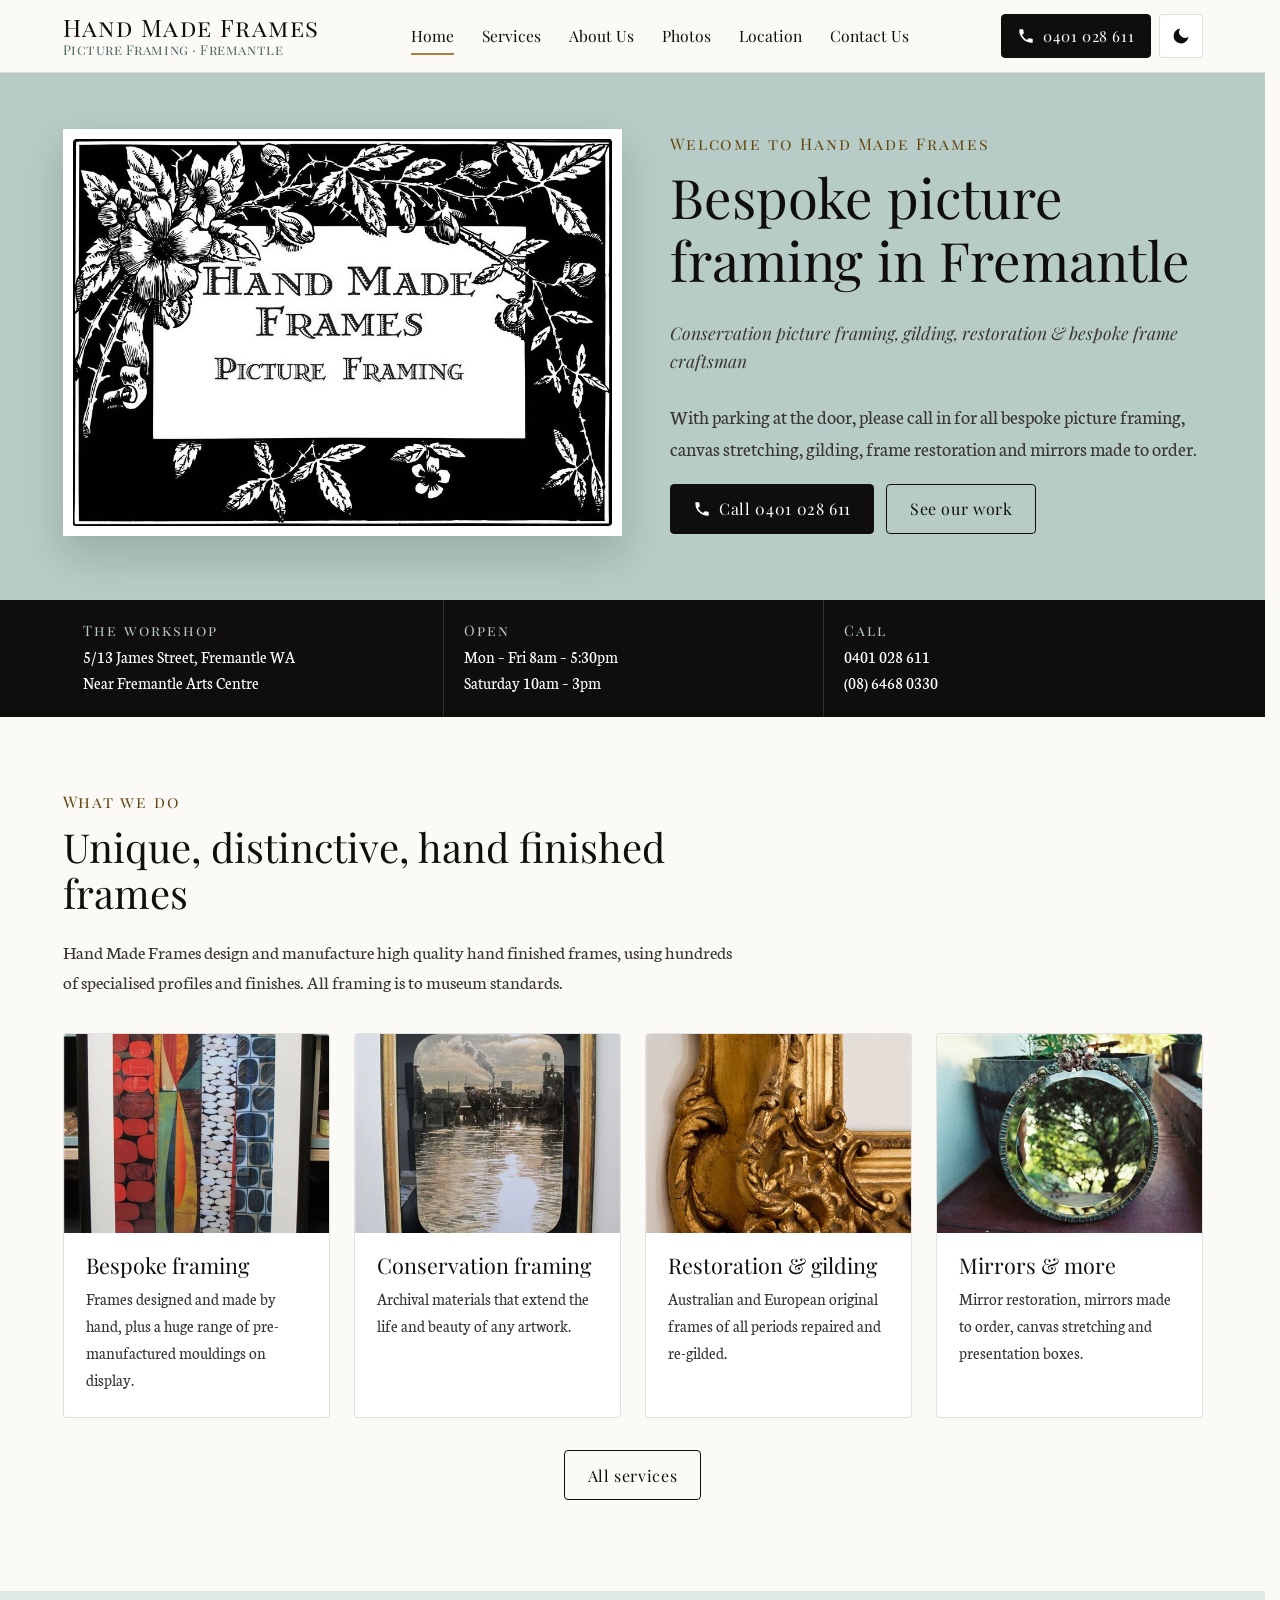
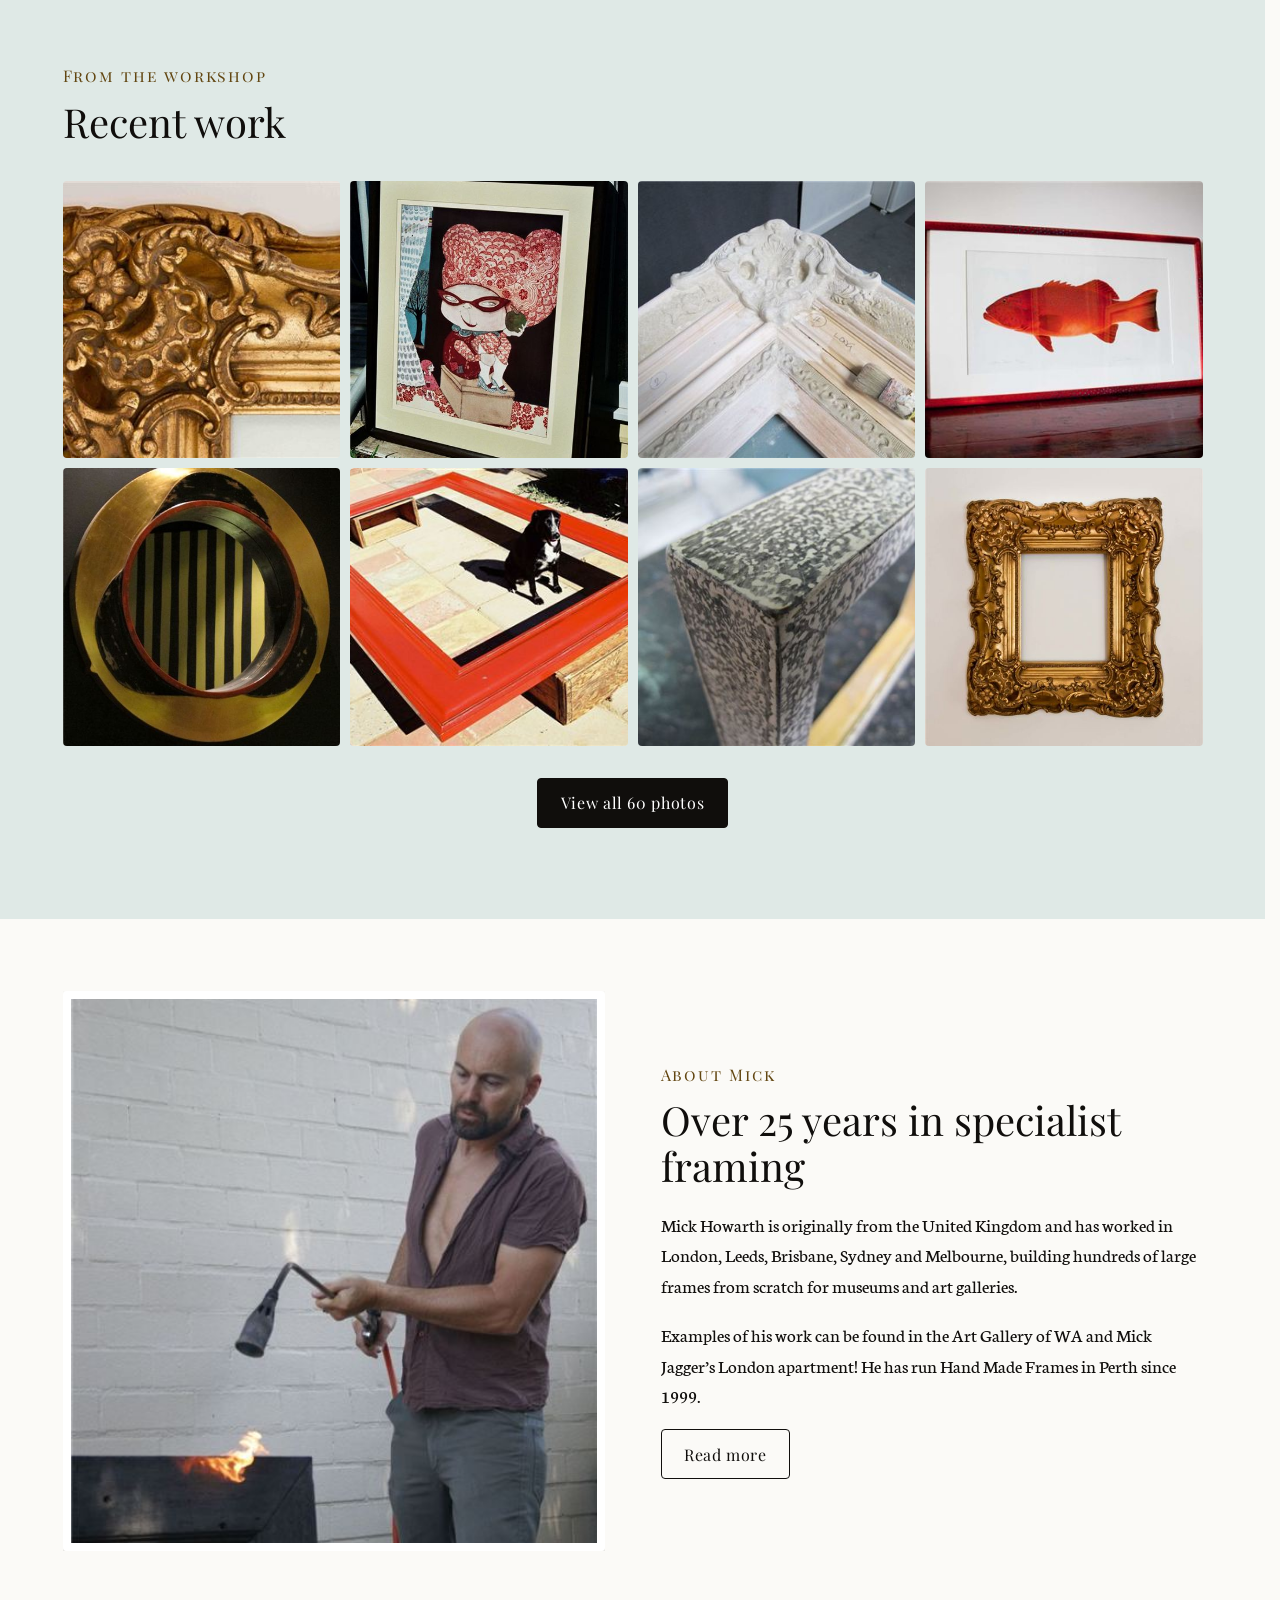
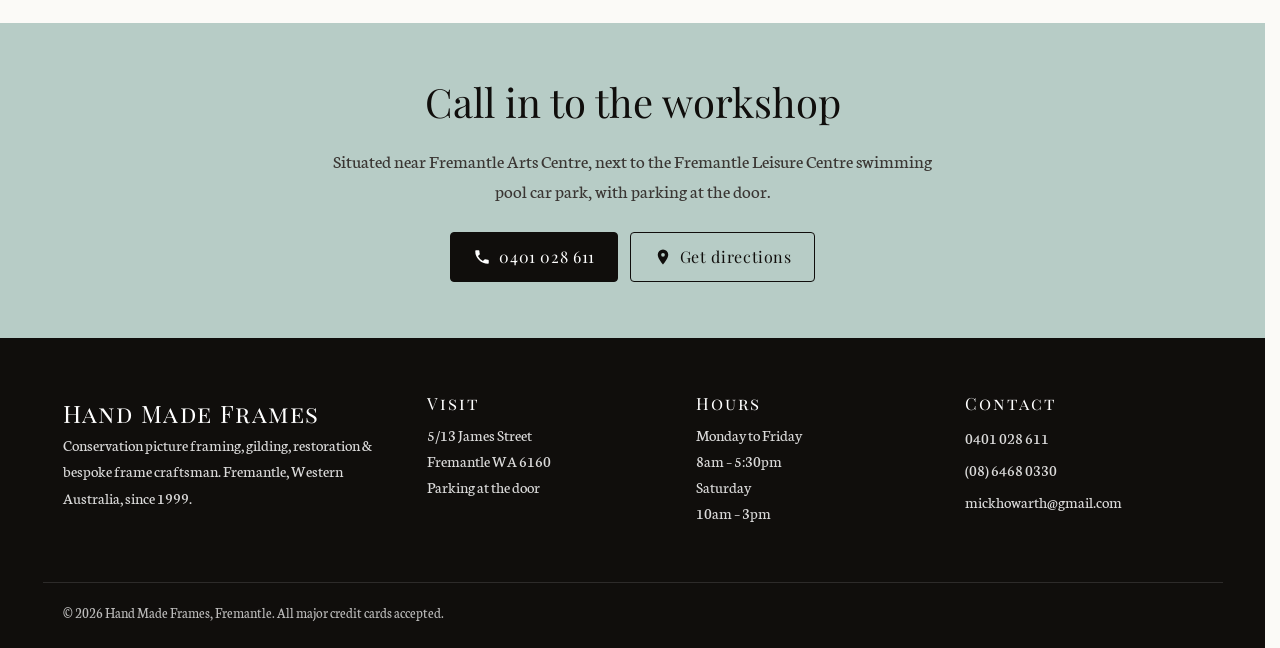
==== commit b7dc7b8e: "Fix tap targets, contrast, narrow phones and headings; add noindex; correct README claims" ====
--- a/index.html
+++ b/index.html
@@ -3,6 +3,7 @@
 <head>
   <meta charset="utf-8">
   <meta name="viewport" content="width=device-width, initial-scale=1">
+  <meta name="robots" content="noindex">
   <title>Hand Made Frames | Bespoke Picture Framing, Fremantle WA</title>
   <meta name="description" content="Bespoke picture framing, conservation framing, gilding, frame restoration and mirrors made to order. Workshop at 5/13 James Street, Fremantle, with parking at the door.">
   <meta name="theme-color" content="#b7ccc6">
@@ -53,6 +54,7 @@
     </section>
 
     <section class="info-bar" aria-label="Visit us">
+    <h2 class="vh-h">Visit us</h2>
       <div class="container">
         <div class="info-item">
           <h3>The workshop</h3>
--- a/css/style.css
+++ b/css/style.css
@@ -618,3 +618,26 @@
 @media (prefers-color-scheme: dark) {
   :root:not([data-theme="light"]) .info-bar, :root:not([data-theme="light"]) .section-dark, :root:not([data-theme="light"]) .site-footer { border-top: 1px solid var(--line); border-bottom: 1px solid var(--line); }
 }
+
+/* ---------- Spec fixes, 25 Nov 2026: tap targets, readable text, narrow phones ---------- */
+.vh-h { position: absolute; width: 1px; height: 1px; margin: -1px; padding: 0; overflow: hidden; clip-path: inset(50%); white-space: nowrap; border: 0; }
+@media (max-width: 900px) {
+  .site-footer a:not(.btn):not(:has(img, svg)) { display: inline-block; min-width: 44px; padding-top: 11px; padding-bottom: 11px; }
+  .site-footer ul { gap: 0; }
+  .site-footer li { margin-bottom: 0; padding-top: 0; padding-bottom: 0; align-items: center; }
+  .contact-list a { display: inline-block; padding-top: 11px; padding-bottom: 11px; }
+  .topbar a { display: inline-block; min-height: 44px; line-height: 44px; margin: -6px 0; }
+  .topbar .container { padding-top: 6px; padding-bottom: 6px; align-items: center; }
+}
+:root { --sage-dark: #4f6962; --gilt-dark: #624611; }
+:root[data-theme="dark"] { --sage-dark: #9fbab2; --gilt-dark: #d6b06a; }
+@media (prefers-color-scheme: dark) { :root:not([data-theme="light"]) { --sage-dark: #9fbab2; --gilt-dark: #d6b06a; } }
+.btn-gilt { background: #83611d; border-color: #83611d; color: #fff; }
+.call-bar a.primary { background: #83611d; color: #fff; }
+.brand { display: inline-flex; flex-direction: column; justify-content: center; min-height: 44px; }
+.brand small { font-size: 0.85rem; letter-spacing: 0.04em; }
+.footer-bottom { color: rgba(255, 255, 255, 0.72); }
+@media (max-width: 900px) { .details a, .info-item a { display: inline-block; padding-top: 10px; padding-bottom: 10px; min-height: 44px; } }
+.theme-toggle, .nav-toggle { width: 44px; height: 44px; }
+.header-actions .btn, .site-header .btn { min-height: 44px; }
+@media (max-width: 760px) { .brand small { display: none; } }
